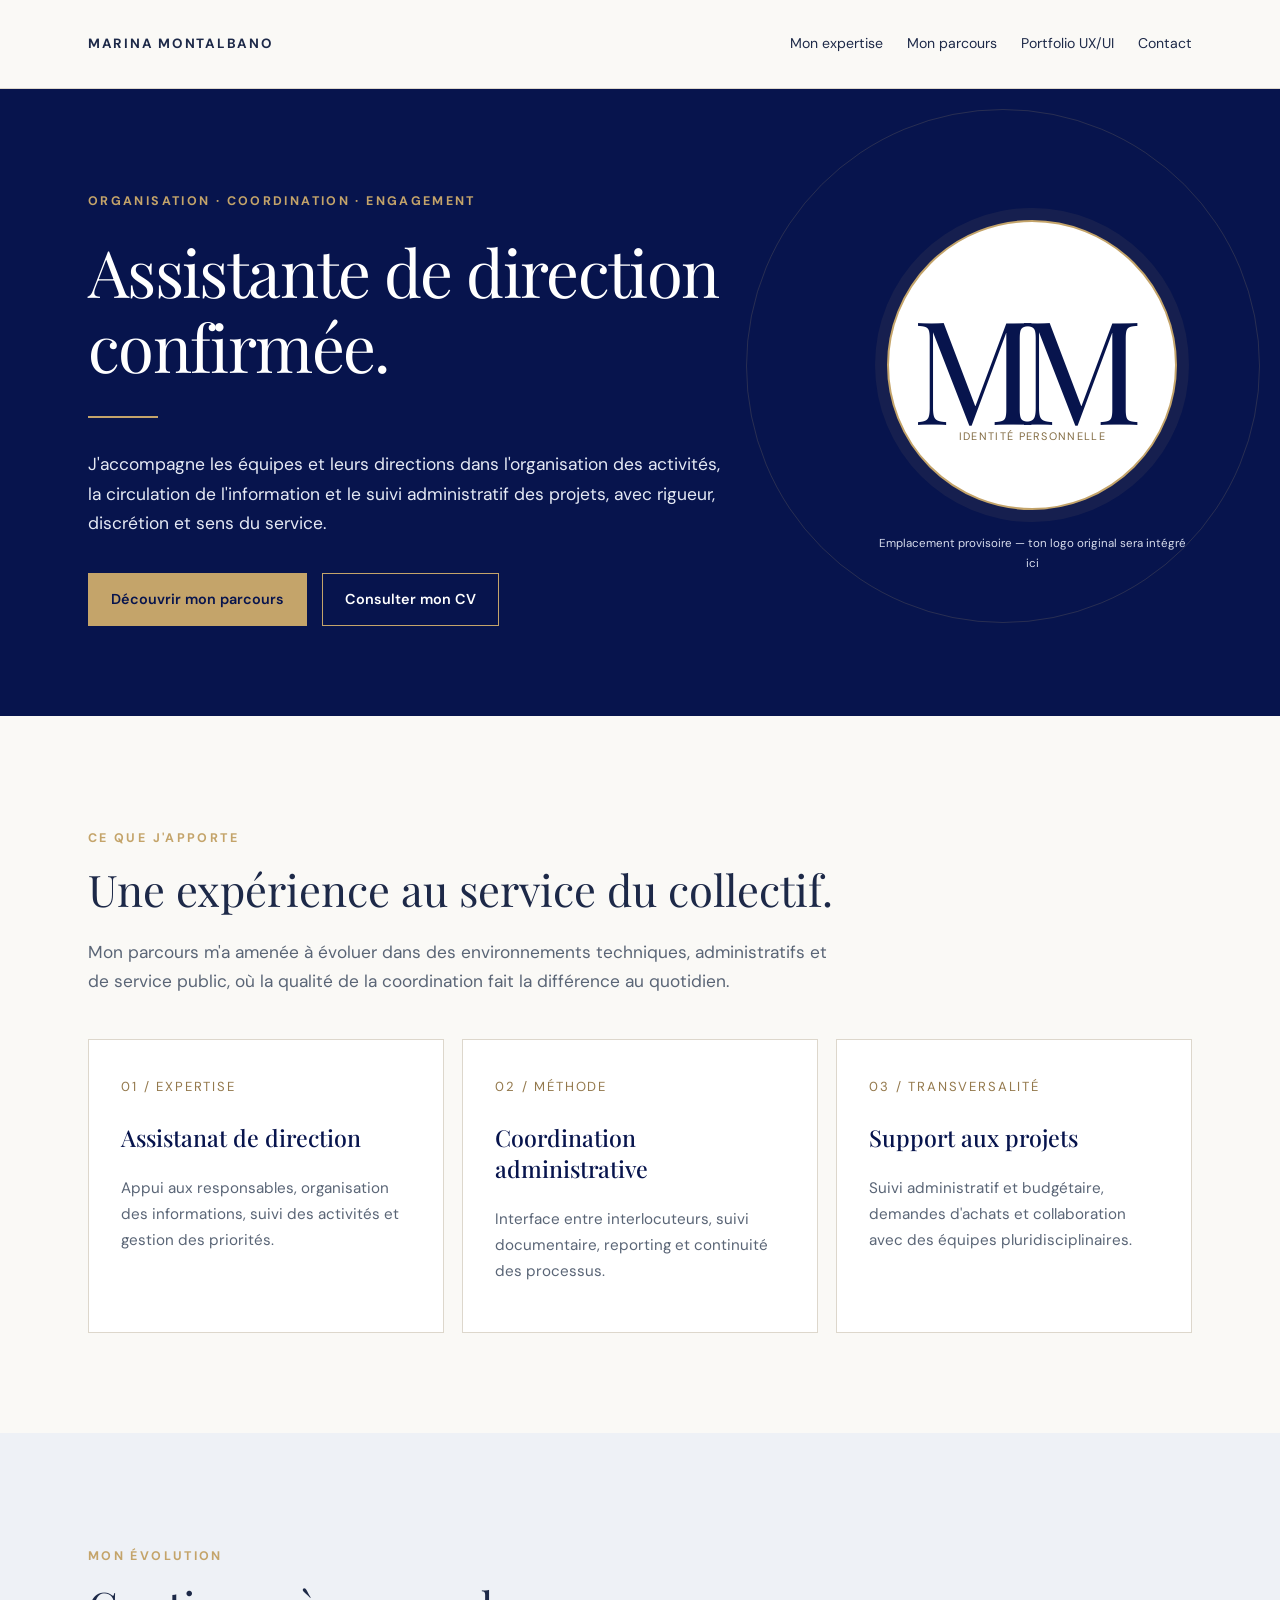
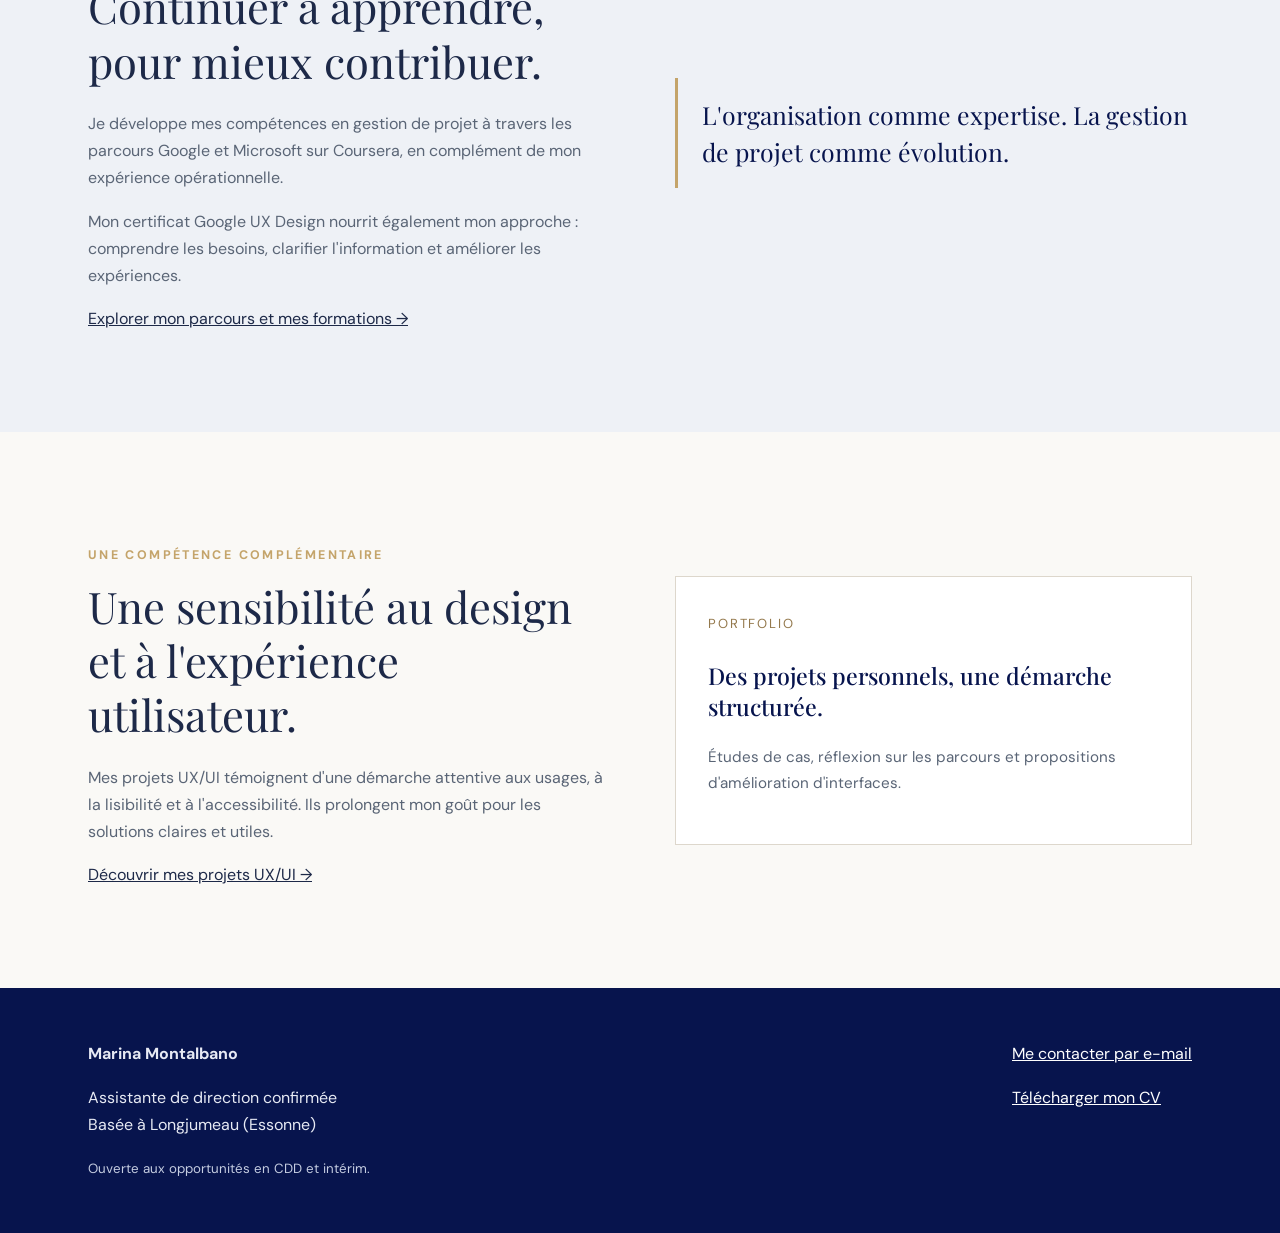
==== accueil-proposition.html @ 68f3bfa8 "Proposer un accueil executive bleu royal et doré sur branche de refonte" ====
<!doctype html>
<html lang="fr">
<head>
<meta charset="utf-8"><meta name="viewport" content="width=device-width,initial-scale=1">
<meta name="robots" content="noindex,nofollow">
<title>Proposition d'accueil — Marina Montalbano</title>
<meta name="description" content="Proposition de refonte de la page d'accueil de Marina Montalbano, assistante de direction confirmée.">
<link rel="preconnect" href="https://fonts.googleapis.com"><link rel="preconnect" href="https://fonts.gstatic.com" crossorigin>
<link href="https://fonts.googleapis.com/css2?family=DM+Sans:wght@400;500;600;700&family=Playfair+Display:wght@400;500;600&display=swap" rel="stylesheet">
<style>
:root{--blue:#07144D;--gold:#C4A46A;--ivory:#FAF9F6;--ink:#1D2948;--muted:#5A6576;--line:#DDD7CC}
*{box-sizing:border-box}html{scroll-behavior:smooth}body{margin:0;background:var(--ivory);color:var(--ink);font:16px/1.7 'DM Sans',sans-serif}a{color:inherit}a:focus-visible,button:focus-visible{outline:3px solid #9B6A15;outline-offset:4px}.skip{position:absolute;left:-999px;top:1rem;background:white;padding:.6rem}.skip:focus{left:1rem;z-index:10}.wrap{max-width:1160px;margin:auto;padding:0 28px}.site-header{background:var(--ivory);border-bottom:1px solid var(--line)}.nav{display:flex;align-items:center;justify-content:space-between;gap:24px;min-height:88px}.brand{text-decoration:none;font-weight:700;letter-spacing:.13em;font-size:.84rem}.nav-links{display:flex;flex-wrap:wrap;gap:24px;align-items:center}.nav-links a{text-decoration:none;font-size:.88rem}.nav-links a:hover{text-decoration:underline;text-decoration-color:var(--gold);text-underline-offset:7px}.hero{background:var(--blue);color:white;position:relative;overflow:hidden}.hero:before{content:"";position:absolute;inset:20px 20px auto auto;width:40vw;height:40vw;max-width:600px;max-height:600px;border:1px solid rgba(196,164,106,.18);border-radius:50%;pointer-events:none}.hero-inner{min-height:620px;display:grid;grid-template-columns:1.4fr .6fr;gap:40px;align-items:center;padding-top:90px;padding-bottom:90px}.eyebrow{font-size:.78rem;text-transform:uppercase;letter-spacing:.19em;color:var(--gold);font-weight:700}.hero h1{font:400 clamp(2.6rem,5.1vw,5rem)/1.16 'Playfair Display',serif;letter-spacing:-.025em;margin:20px 0 26px}.hero .intro{color:#E5E9F4;max-width:640px;font-size:1.09rem}.gold-line{height:2px;width:70px;background:var(--gold);margin:32px 0}.actions{display:flex;flex-wrap:wrap;gap:15px;margin-top:34px}.btn{display:inline-block;padding:13px 22px;border:1px solid var(--gold);text-decoration:none;font-size:.9rem;font-weight:600}.btn-primary{background:var(--gold);color:#07144D}.btn-outline{color:white}.monogram{width:min(290px,100%);aspect-ratio:1;border:2px solid var(--gold);border-radius:50%;display:grid;place-items:center;position:relative;margin:auto;background:#fff;color:var(--blue);box-shadow:0 0 0 12px rgba(196,164,106,.08)}.monogram strong{font:400 clamp(5rem,12vw,9rem)/1 'Playfair Display',serif;letter-spacing:-.13em;transform:translateX(-.1em)}.monogram span{position:absolute;bottom:22%;color:#826B42;font-size:.68rem;letter-spacing:.12em;text-transform:uppercase}.note{font-size:.72rem;color:#D7DCEC;text-align:center;margin-top:24px}.section{padding:100px 0}.section h2{font:400 clamp(2rem,3.4vw,3.3rem)/1.25 'Playfair Display',serif;margin:12px 0 22px}.lead{max-width:760px;color:var(--muted);font-size:1.08rem}.cards{display:grid;grid-template-columns:repeat(3,1fr);gap:18px;margin-top:42px}.card{background:white;border:1px solid var(--line);padding:32px}.card .num{color:#94794D;font-size:.82rem;letter-spacing:.14em}.card h3{font:500 1.45rem 'Playfair Display',serif;color:var(--blue)}.card p{color:var(--muted);font-size:.95rem}.section-blue{background:#EEF1F6}.split{display:grid;grid-template-columns:1fr 1fr;gap:70px;align-items:center}.quote{border-left:3px solid var(--gold);padding:18px 0 18px 24px;color:var(--blue);font:400 1.55rem/1.5 'Playfair Display',serif}.subtle{color:var(--muted)}.footer{background:var(--blue);color:#E7EAF4;padding:52px 0}.footer-inner{display:flex;justify-content:space-between;gap:24px;flex-wrap:wrap}.footer a{color:white}.footer small{color:#C5CDE1}
@media(max-width:760px){.nav{align-items:flex-start;flex-direction:column;padding-top:18px;padding-bottom:18px;gap:12px}.nav-links{gap:14px}.hero-inner{grid-template-columns:1fr;padding-top:70px;padding-bottom:70px}.monogram{width:190px;grid-row:1}.monogram strong{font-size:6rem}.hero h1{font-size:2.65rem}.cards,.split{grid-template-columns:1fr}.section{padding:70px 0}.wrap{padding-left:20px;padding-right:20px}}
@media(prefers-reduced-motion:reduce){html{scroll-behavior:auto}}
</style>
</head>
<body>
<a class="skip" href="#contenu">Aller au contenu principal</a>
<header class="site-header"><nav class="nav wrap" aria-label="Navigation principale"><a class="brand" href="index.html">MARINA MONTALBANO</a><div class="nav-links"><a href="#expertise">Mon expertise</a><a href="parcours.html">Mon parcours</a><a href="portfolio.html">Portfolio UX/UI</a><a href="#contact">Contact</a></div></nav></header>
<main id="contenu">
<section class="hero"><div class="wrap hero-inner"><div><p class="eyebrow">Organisation · Coordination · Engagement</p><h1>Assistante de direction<br>confirmée.</h1><div class="gold-line"></div><p class="intro">J'accompagne les équipes et leurs directions dans l'organisation des activités, la circulation de l'information et le suivi administratif des projets, avec rigueur, discrétion et sens du service.</p><div class="actions"><a class="btn btn-primary" href="parcours.html">Découvrir mon parcours</a><a class="btn btn-outline" href="CV_Marina_Montalbano.pdf">Consulter mon CV</a></div></div><div><div class="monogram" role="img" aria-label="Emplacement réservé au logo personnel de Marina Montalbano"><strong>MM</strong><span>Identité personnelle</span></div><p class="note">Emplacement provisoire — ton logo original sera intégré ici</p></div></div></section>
<section class="section" id="expertise"><div class="wrap"><p class="eyebrow">Ce que j'apporte</p><h2>Une expérience au service du collectif.</h2><p class="lead">Mon parcours m'a amenée à évoluer dans des environnements techniques, administratifs et de service public, où la qualité de la coordination fait la différence au quotidien.</p><div class="cards"><article class="card"><span class="num">01 / EXPERTISE</span><h3>Assistanat de direction</h3><p>Appui aux responsables, organisation des informations, suivi des activités et gestion des priorités.</p></article><article class="card"><span class="num">02 / MÉTHODE</span><h3>Coordination administrative</h3><p>Interface entre interlocuteurs, suivi documentaire, reporting et continuité des processus.</p></article><article class="card"><span class="num">03 / TRANSVERSALITÉ</span><h3>Support aux projets</h3><p>Suivi administratif et budgétaire, demandes d'achats et collaboration avec des équipes pluridisciplinaires.</p></article></div></div></section>
<section class="section section-blue"><div class="wrap split"><div><p class="eyebrow">Mon évolution</p><h2>Continuer à apprendre, pour mieux contribuer.</h2><p class="subtle">Je développe mes compétences en gestion de projet à travers les parcours Google et Microsoft sur Coursera, en complément de mon expérience opérationnelle.</p><p class="subtle">Mon certificat Google UX Design nourrit également mon approche : comprendre les besoins, clarifier l'information et améliorer les expériences.</p><a href="parcours.html">Explorer mon parcours et mes formations →</a></div><div class="quote">L'organisation comme expertise. La gestion de projet comme évolution.</div></div></section>
<section class="section"><div class="wrap split"><div><p class="eyebrow">Une compétence complémentaire</p><h2>Une sensibilité au design et à l'expérience utilisateur.</h2><p class="subtle">Mes projets UX/UI témoignent d'une démarche attentive aux usages, à la lisibilité et à l'accessibilité. Ils prolongent mon goût pour les solutions claires et utiles.</p><a href="portfolio.html">Découvrir mes projets UX/UI →</a></div><div class="card"><span class="num">PORTFOLIO</span><h3>Des projets personnels, une démarche structurée.</h3><p>Études de cas, réflexion sur les parcours et propositions d'amélioration d'interfaces.</p></div></div></section>
</main>
<footer class="footer" id="contact"><div class="wrap footer-inner"><div><strong>Marina Montalbano</strong><p>Assistante de direction confirmée<br>Basée à Longjumeau (Essonne)</p><small>Ouverte aux opportunités en CDD et intérim.</small></div><div><a href="mailto:emploi.marina.91@gmail.com">Me contacter par e-mail</a><p><a href="CV_Marina_Montalbano.pdf">Télécharger mon CV</a></p></div></div></footer>
</body></html>
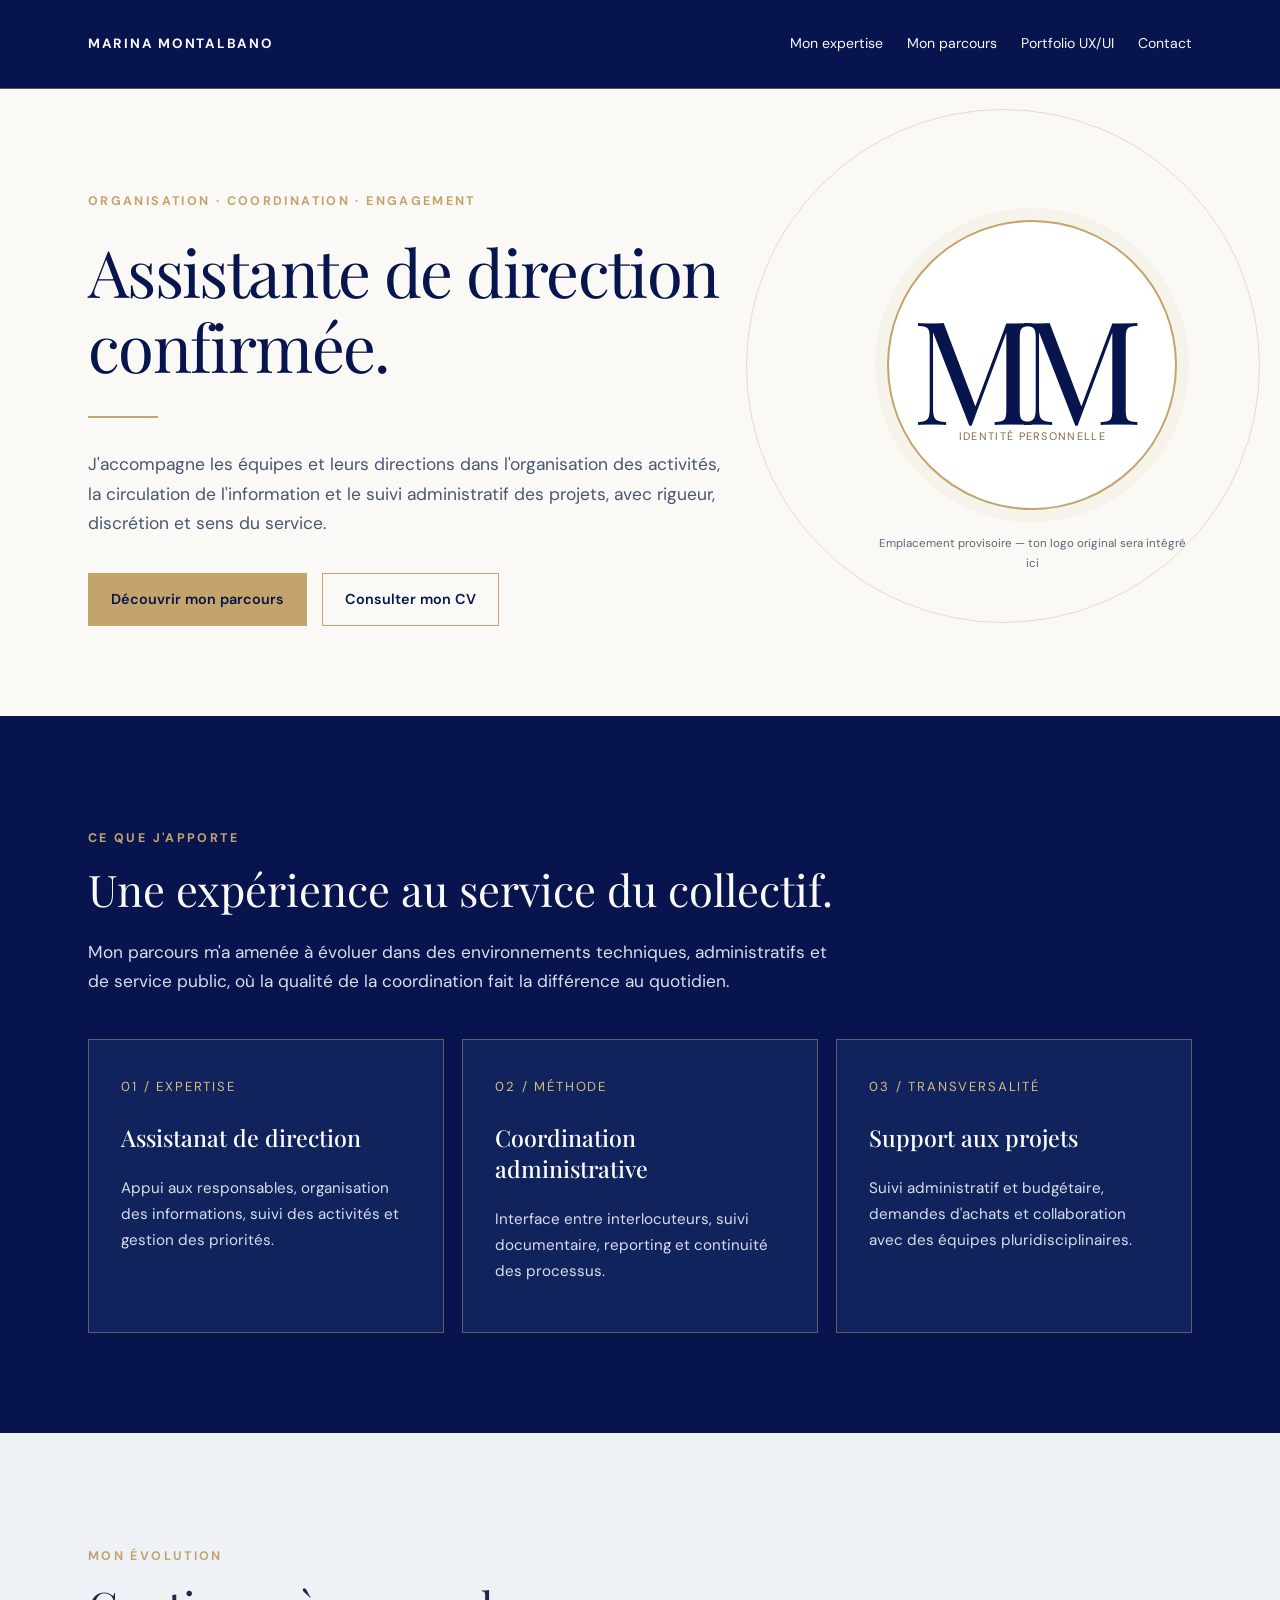
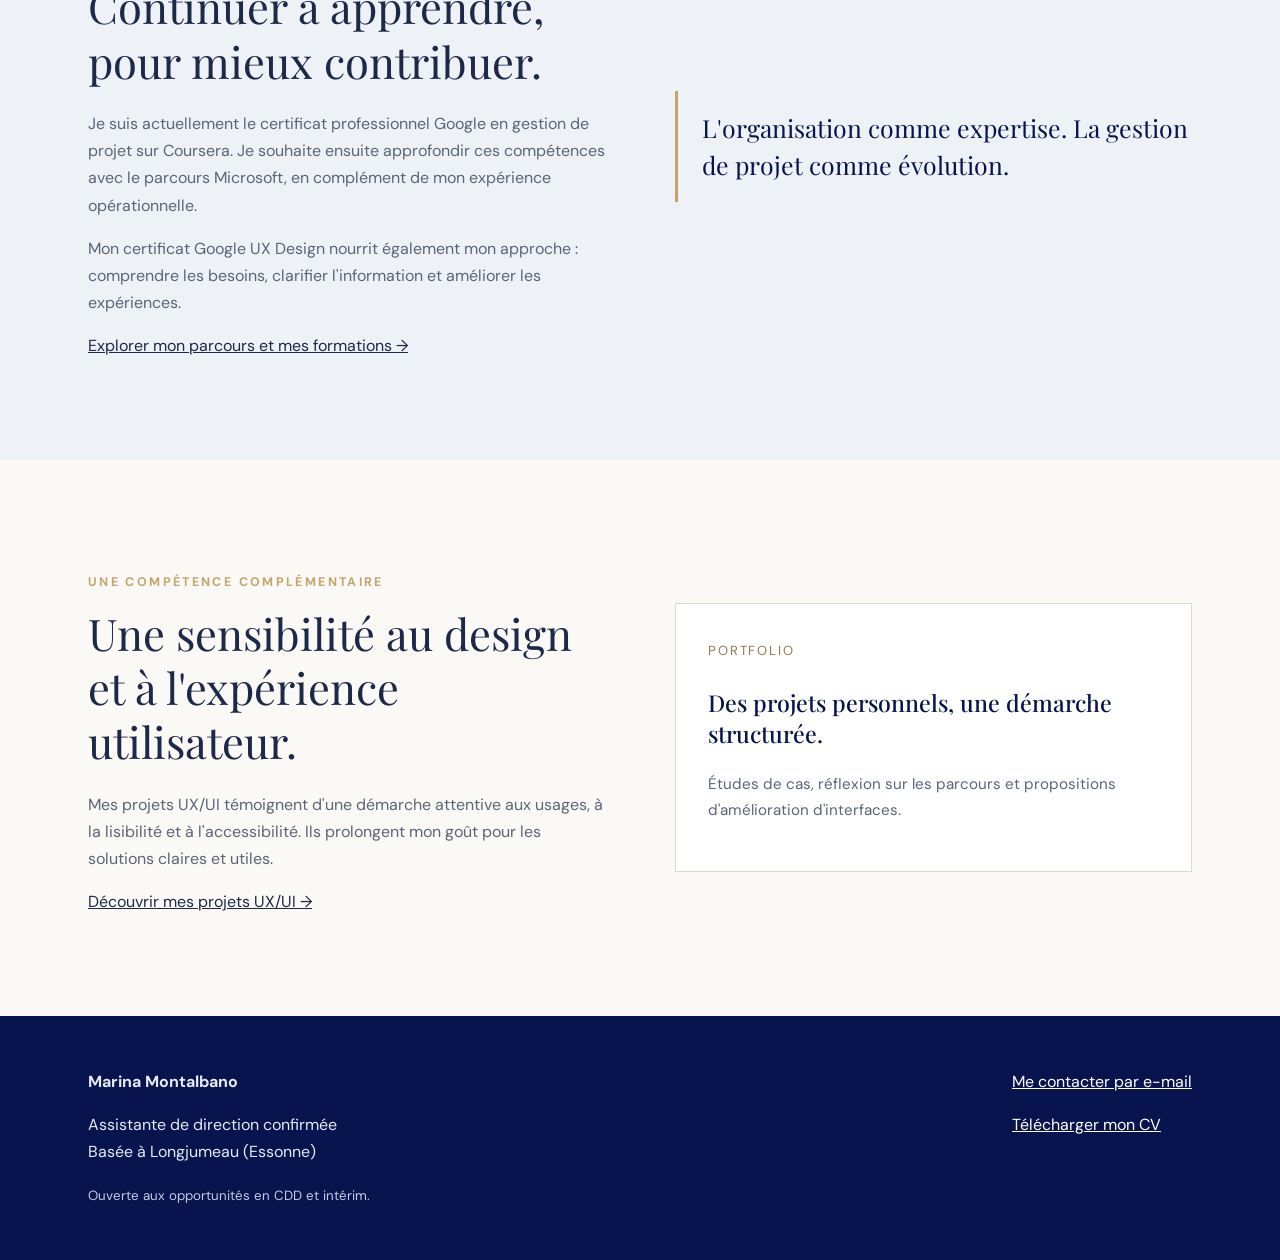
==== commit 02f63fcc: "Inverser les fonds de l'accueil et clarifier la formation Google en cours" ====
--- a/accueil-proposition.html
+++ b/accueil-proposition.html
@@ -9,7 +9,7 @@
 <link href="https://fonts.googleapis.com/css2?family=DM+Sans:wght@400;500;600;700&family=Playfair+Display:wght@400;500;600&display=swap" rel="stylesheet">
 <style>
 :root{--blue:#07144D;--gold:#C4A46A;--ivory:#FAF9F6;--ink:#1D2948;--muted:#5A6576;--line:#DDD7CC}
-*{box-sizing:border-box}html{scroll-behavior:smooth}body{margin:0;background:var(--ivory);color:var(--ink);font:16px/1.7 'DM Sans',sans-serif}a{color:inherit}a:focus-visible,button:focus-visible{outline:3px solid #9B6A15;outline-offset:4px}.skip{position:absolute;left:-999px;top:1rem;background:white;padding:.6rem}.skip:focus{left:1rem;z-index:10}.wrap{max-width:1160px;margin:auto;padding:0 28px}.site-header{background:var(--ivory);border-bottom:1px solid var(--line)}.nav{display:flex;align-items:center;justify-content:space-between;gap:24px;min-height:88px}.brand{text-decoration:none;font-weight:700;letter-spacing:.13em;font-size:.84rem}.nav-links{display:flex;flex-wrap:wrap;gap:24px;align-items:center}.nav-links a{text-decoration:none;font-size:.88rem}.nav-links a:hover{text-decoration:underline;text-decoration-color:var(--gold);text-underline-offset:7px}.hero{background:var(--blue);color:white;position:relative;overflow:hidden}.hero:before{content:"";position:absolute;inset:20px 20px auto auto;width:40vw;height:40vw;max-width:600px;max-height:600px;border:1px solid rgba(196,164,106,.18);border-radius:50%;pointer-events:none}.hero-inner{min-height:620px;display:grid;grid-template-columns:1.4fr .6fr;gap:40px;align-items:center;padding-top:90px;padding-bottom:90px}.eyebrow{font-size:.78rem;text-transform:uppercase;letter-spacing:.19em;color:var(--gold);font-weight:700}.hero h1{font:400 clamp(2.6rem,5.1vw,5rem)/1.16 'Playfair Display',serif;letter-spacing:-.025em;margin:20px 0 26px}.hero .intro{color:#E5E9F4;max-width:640px;font-size:1.09rem}.gold-line{height:2px;width:70px;background:var(--gold);margin:32px 0}.actions{display:flex;flex-wrap:wrap;gap:15px;margin-top:34px}.btn{display:inline-block;padding:13px 22px;border:1px solid var(--gold);text-decoration:none;font-size:.9rem;font-weight:600}.btn-primary{background:var(--gold);color:#07144D}.btn-outline{color:white}.monogram{width:min(290px,100%);aspect-ratio:1;border:2px solid var(--gold);border-radius:50%;display:grid;place-items:center;position:relative;margin:auto;background:#fff;color:var(--blue);box-shadow:0 0 0 12px rgba(196,164,106,.08)}.monogram strong{font:400 clamp(5rem,12vw,9rem)/1 'Playfair Display',serif;letter-spacing:-.13em;transform:translateX(-.1em)}.monogram span{position:absolute;bottom:22%;color:#826B42;font-size:.68rem;letter-spacing:.12em;text-transform:uppercase}.note{font-size:.72rem;color:#D7DCEC;text-align:center;margin-top:24px}.section{padding:100px 0}.section h2{font:400 clamp(2rem,3.4vw,3.3rem)/1.25 'Playfair Display',serif;margin:12px 0 22px}.lead{max-width:760px;color:var(--muted);font-size:1.08rem}.cards{display:grid;grid-template-columns:repeat(3,1fr);gap:18px;margin-top:42px}.card{background:white;border:1px solid var(--line);padding:32px}.card .num{color:#94794D;font-size:.82rem;letter-spacing:.14em}.card h3{font:500 1.45rem 'Playfair Display',serif;color:var(--blue)}.card p{color:var(--muted);font-size:.95rem}.section-blue{background:#EEF1F6}.split{display:grid;grid-template-columns:1fr 1fr;gap:70px;align-items:center}.quote{border-left:3px solid var(--gold);padding:18px 0 18px 24px;color:var(--blue);font:400 1.55rem/1.5 'Playfair Display',serif}.subtle{color:var(--muted)}.footer{background:var(--blue);color:#E7EAF4;padding:52px 0}.footer-inner{display:flex;justify-content:space-between;gap:24px;flex-wrap:wrap}.footer a{color:white}.footer small{color:#C5CDE1}
+*{box-sizing:border-box}html{scroll-behavior:smooth}body{margin:0;background:var(--ivory);color:var(--ink);font:16px/1.7 'DM Sans',sans-serif}a{color:inherit}a:focus-visible,button:focus-visible{outline:3px solid #9B6A15;outline-offset:4px}.skip{position:absolute;left:-999px;top:1rem;background:white;padding:.6rem}.skip:focus{left:1rem;z-index:10}.wrap{max-width:1160px;margin:auto;padding:0 28px}.site-header{background:var(--blue);color:var(--ivory);border-bottom:1px solid rgba(196,164,106,.45)}.nav{display:flex;align-items:center;justify-content:space-between;gap:24px;min-height:88px}.brand{text-decoration:none;font-weight:700;letter-spacing:.13em;font-size:.84rem}.nav-links{display:flex;flex-wrap:wrap;gap:24px;align-items:center}.nav-links a{text-decoration:none;font-size:.88rem}.nav-links a:hover{text-decoration:underline;text-decoration-color:var(--gold);text-underline-offset:7px}.hero{background:var(--ivory);color:var(--blue);position:relative;overflow:hidden}.hero:before{content:"";position:absolute;inset:20px 20px auto auto;width:40vw;height:40vw;max-width:600px;max-height:600px;border:1px solid rgba(196,164,106,.35);border-radius:50%;pointer-events:none}.hero-inner{min-height:620px;display:grid;grid-template-columns:1.4fr .6fr;gap:40px;align-items:center;padding-top:90px;padding-bottom:90px}.eyebrow{font-size:.78rem;text-transform:uppercase;letter-spacing:.19em;color:var(--gold);font-weight:700}.hero h1{font:400 clamp(2.6rem,5.1vw,5rem)/1.16 'Playfair Display',serif;letter-spacing:-.025em;margin:20px 0 26px}.hero .intro{color:#495671;max-width:640px;font-size:1.09rem}.gold-line{height:2px;width:70px;background:var(--gold);margin:32px 0}.actions{display:flex;flex-wrap:wrap;gap:15px;margin-top:34px}.btn{display:inline-block;padding:13px 22px;border:1px solid var(--gold);text-decoration:none;font-size:.9rem;font-weight:600}.btn-primary{background:var(--gold);color:#07144D}.btn-outline{color:var(--blue)}.monogram{width:min(290px,100%);aspect-ratio:1;border:2px solid var(--gold);border-radius:50%;display:grid;place-items:center;position:relative;margin:auto;background:#fff;color:var(--blue);box-shadow:0 0 0 12px rgba(196,164,106,.08)}.monogram strong{font:400 clamp(5rem,12vw,9rem)/1 'Playfair Display',serif;letter-spacing:-.13em;transform:translateX(-.1em)}.monogram span{position:absolute;bottom:22%;color:#826B42;font-size:.68rem;letter-spacing:.12em;text-transform:uppercase}.note{font-size:.72rem;color:#5A6576;text-align:center;margin-top:24px}.section{padding:100px 0}.section h2{font:400 clamp(2rem,3.4vw,3.3rem)/1.25 'Playfair Display',serif;margin:12px 0 22px}.lead{max-width:760px;color:var(--muted);font-size:1.08rem}.cards{display:grid;grid-template-columns:repeat(3,1fr);gap:18px;margin-top:42px}.card{background:white;border:1px solid var(--line);padding:32px}.card .num{color:#94794D;font-size:.82rem;letter-spacing:.14em}.card h3{font:500 1.45rem 'Playfair Display',serif;color:var(--blue)}.card p{color:var(--muted);font-size:.95rem}.section-blue{background:#EEF1F6}.section-expertise{background:var(--blue);color:var(--ivory)}.section-expertise .lead{color:#D8DEEC}.section-expertise .card{background:#10235C;border-color:rgba(196,164,106,.45);color:var(--ivory)}.section-expertise .card h3{color:#fff}.section-expertise .card p{color:#D8DEEC}.section-expertise .card .num{color:#D7B981}.split{display:grid;grid-template-columns:1fr 1fr;gap:70px;align-items:center}.quote{border-left:3px solid var(--gold);padding:18px 0 18px 24px;color:var(--blue);font:400 1.55rem/1.5 'Playfair Display',serif}.subtle{color:var(--muted)}.footer{background:var(--blue);color:#E7EAF4;padding:52px 0}.footer-inner{display:flex;justify-content:space-between;gap:24px;flex-wrap:wrap}.footer a{color:white}.footer small{color:#C5CDE1}
 @media(max-width:760px){.nav{align-items:flex-start;flex-direction:column;padding-top:18px;padding-bottom:18px;gap:12px}.nav-links{gap:14px}.hero-inner{grid-template-columns:1fr;padding-top:70px;padding-bottom:70px}.monogram{width:190px;grid-row:1}.monogram strong{font-size:6rem}.hero h1{font-size:2.65rem}.cards,.split{grid-template-columns:1fr}.section{padding:70px 0}.wrap{padding-left:20px;padding-right:20px}}
 @media(prefers-reduced-motion:reduce){html{scroll-behavior:auto}}
 </style>
@@ -19,8 +19,8 @@
 <header class="site-header"><nav class="nav wrap" aria-label="Navigation principale"><a class="brand" href="index.html">MARINA MONTALBANO</a><div class="nav-links"><a href="#expertise">Mon expertise</a><a href="parcours.html">Mon parcours</a><a href="portfolio.html">Portfolio UX/UI</a><a href="#contact">Contact</a></div></nav></header>
 <main id="contenu">
 <section class="hero"><div class="wrap hero-inner"><div><p class="eyebrow">Organisation · Coordination · Engagement</p><h1>Assistante de direction<br>confirmée.</h1><div class="gold-line"></div><p class="intro">J'accompagne les équipes et leurs directions dans l'organisation des activités, la circulation de l'information et le suivi administratif des projets, avec rigueur, discrétion et sens du service.</p><div class="actions"><a class="btn btn-primary" href="parcours.html">Découvrir mon parcours</a><a class="btn btn-outline" href="CV_Marina_Montalbano.pdf">Consulter mon CV</a></div></div><div><div class="monogram" role="img" aria-label="Emplacement réservé au logo personnel de Marina Montalbano"><strong>MM</strong><span>Identité personnelle</span></div><p class="note">Emplacement provisoire — ton logo original sera intégré ici</p></div></div></section>
-<section class="section" id="expertise"><div class="wrap"><p class="eyebrow">Ce que j'apporte</p><h2>Une expérience au service du collectif.</h2><p class="lead">Mon parcours m'a amenée à évoluer dans des environnements techniques, administratifs et de service public, où la qualité de la coordination fait la différence au quotidien.</p><div class="cards"><article class="card"><span class="num">01 / EXPERTISE</span><h3>Assistanat de direction</h3><p>Appui aux responsables, organisation des informations, suivi des activités et gestion des priorités.</p></article><article class="card"><span class="num">02 / MÉTHODE</span><h3>Coordination administrative</h3><p>Interface entre interlocuteurs, suivi documentaire, reporting et continuité des processus.</p></article><article class="card"><span class="num">03 / TRANSVERSALITÉ</span><h3>Support aux projets</h3><p>Suivi administratif et budgétaire, demandes d'achats et collaboration avec des équipes pluridisciplinaires.</p></article></div></div></section>
-<section class="section section-blue"><div class="wrap split"><div><p class="eyebrow">Mon évolution</p><h2>Continuer à apprendre, pour mieux contribuer.</h2><p class="subtle">Je développe mes compétences en gestion de projet à travers les parcours Google et Microsoft sur Coursera, en complément de mon expérience opérationnelle.</p><p class="subtle">Mon certificat Google UX Design nourrit également mon approche : comprendre les besoins, clarifier l'information et améliorer les expériences.</p><a href="parcours.html">Explorer mon parcours et mes formations →</a></div><div class="quote">L'organisation comme expertise. La gestion de projet comme évolution.</div></div></section>
+<section class="section section-expertise" id="expertise"><div class="wrap"><p class="eyebrow">Ce que j'apporte</p><h2>Une expérience au service du collectif.</h2><p class="lead">Mon parcours m'a amenée à évoluer dans des environnements techniques, administratifs et de service public, où la qualité de la coordination fait la différence au quotidien.</p><div class="cards"><article class="card"><span class="num">01 / EXPERTISE</span><h3>Assistanat de direction</h3><p>Appui aux responsables, organisation des informations, suivi des activités et gestion des priorités.</p></article><article class="card"><span class="num">02 / MÉTHODE</span><h3>Coordination administrative</h3><p>Interface entre interlocuteurs, suivi documentaire, reporting et continuité des processus.</p></article><article class="card"><span class="num">03 / TRANSVERSALITÉ</span><h3>Support aux projets</h3><p>Suivi administratif et budgétaire, demandes d'achats et collaboration avec des équipes pluridisciplinaires.</p></article></div></div></section>
+<section class="section section-blue"><div class="wrap split"><div><p class="eyebrow">Mon évolution</p><h2>Continuer à apprendre, pour mieux contribuer.</h2><p class="subtle">Je suis actuellement le certificat professionnel Google en gestion de projet sur Coursera. Je souhaite ensuite approfondir ces compétences avec le parcours Microsoft, en complément de mon expérience opérationnelle.</p><p class="subtle">Mon certificat Google UX Design nourrit également mon approche : comprendre les besoins, clarifier l'information et améliorer les expériences.</p><a href="parcours.html">Explorer mon parcours et mes formations →</a></div><div class="quote">L'organisation comme expertise. La gestion de projet comme évolution.</div></div></section>
 <section class="section"><div class="wrap split"><div><p class="eyebrow">Une compétence complémentaire</p><h2>Une sensibilité au design et à l'expérience utilisateur.</h2><p class="subtle">Mes projets UX/UI témoignent d'une démarche attentive aux usages, à la lisibilité et à l'accessibilité. Ils prolongent mon goût pour les solutions claires et utiles.</p><a href="portfolio.html">Découvrir mes projets UX/UI →</a></div><div class="card"><span class="num">PORTFOLIO</span><h3>Des projets personnels, une démarche structurée.</h3><p>Études de cas, réflexion sur les parcours et propositions d'amélioration d'interfaces.</p></div></div></section>
 </main>
 <footer class="footer" id="contact"><div class="wrap footer-inner"><div><strong>Marina Montalbano</strong><p>Assistante de direction confirmée<br>Basée à Longjumeau (Essonne)</p><small>Ouverte aux opportunités en CDD et intérim.</small></div><div><a href="mailto:emploi.marina.91@gmail.com">Me contacter par e-mail</a><p><a href="CV_Marina_Montalbano.pdf">Télécharger mon CV</a></p></div></div></footer>
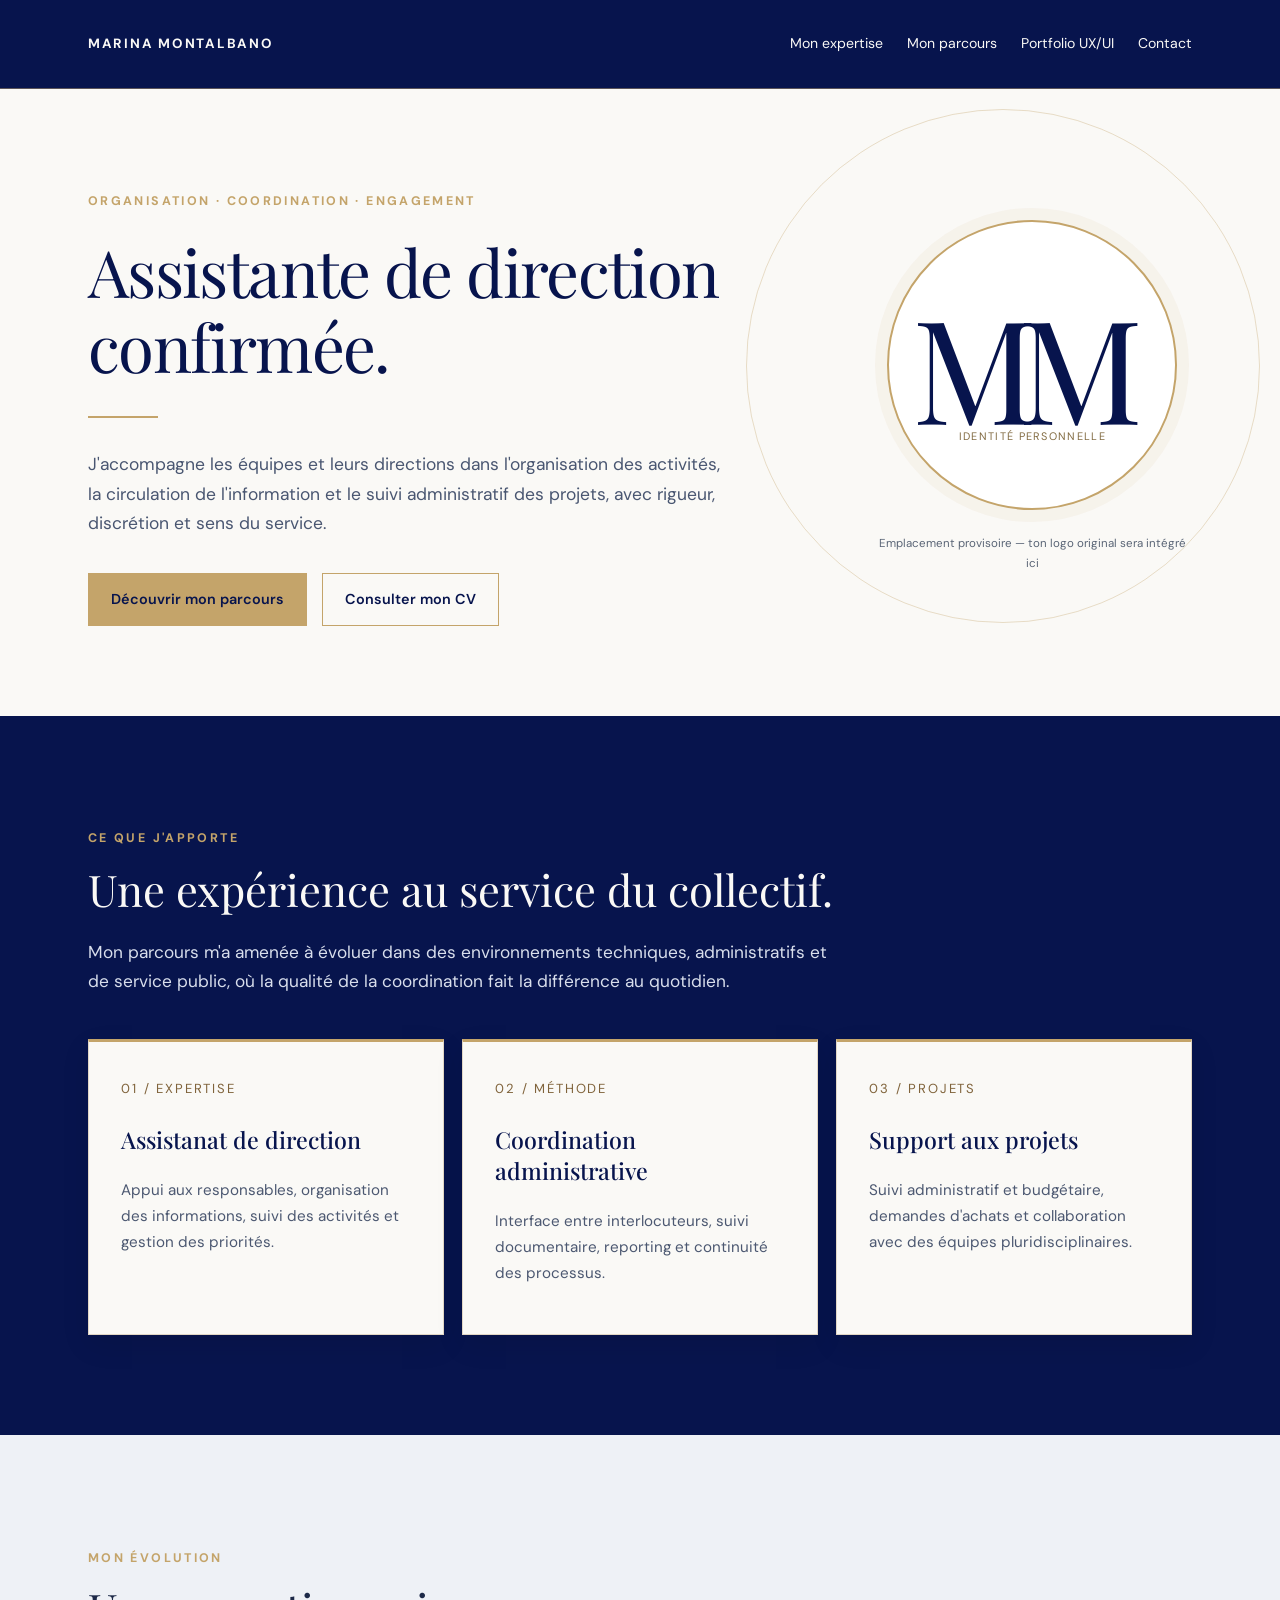
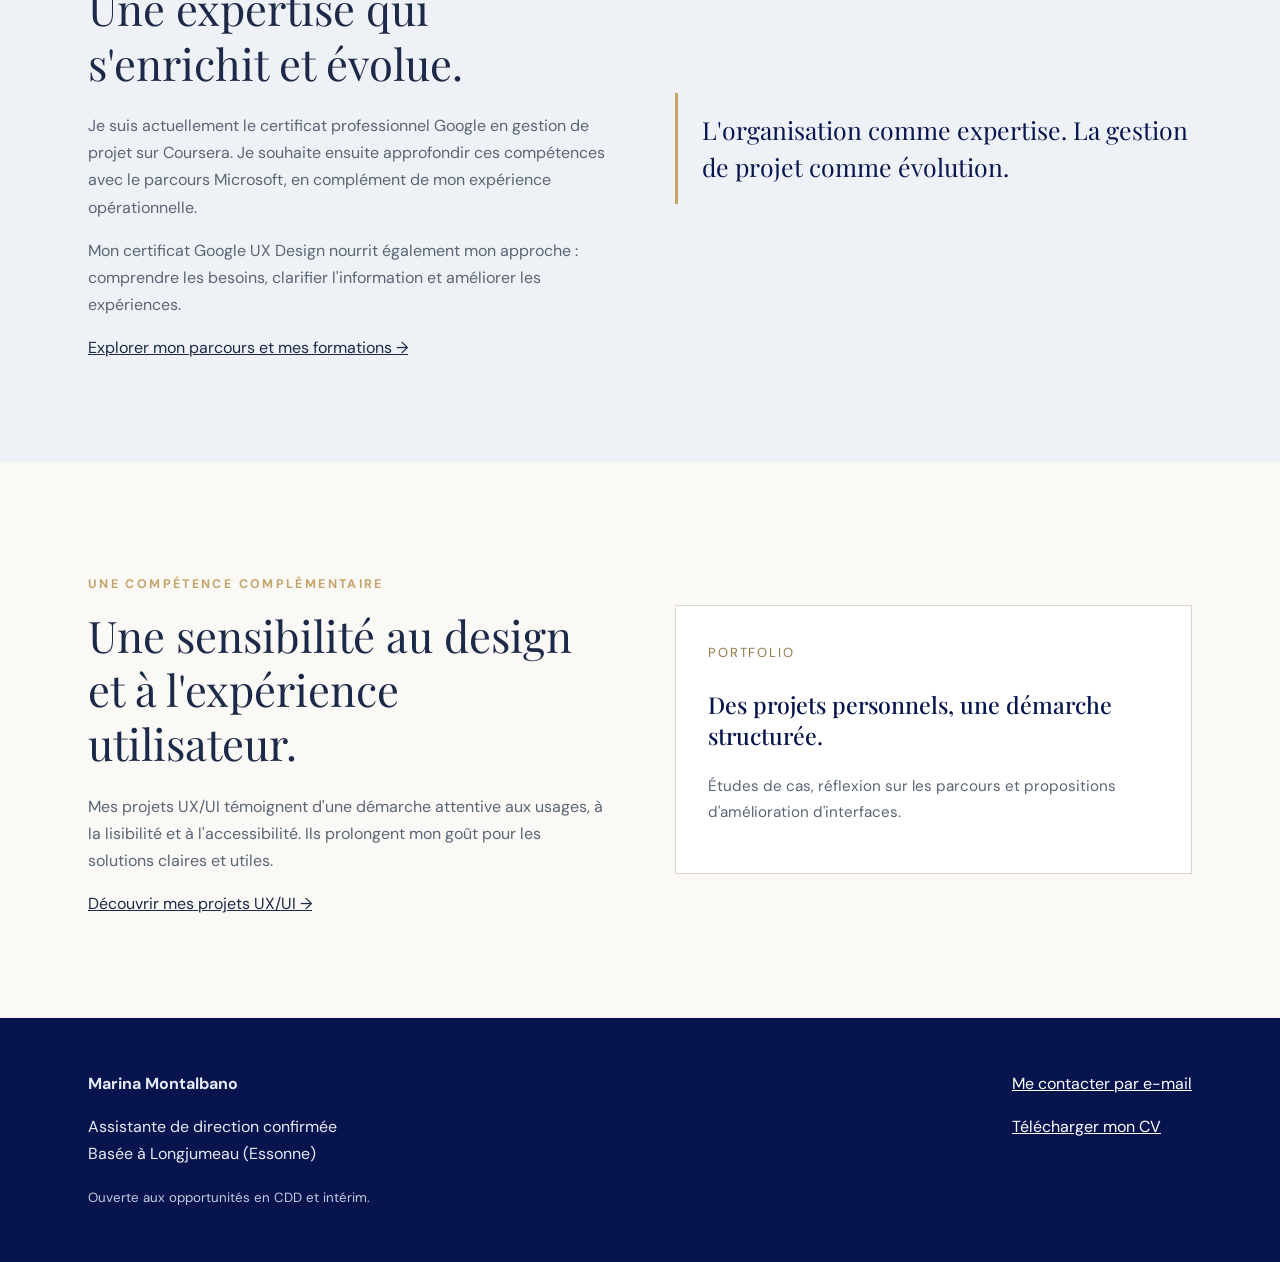
==== commit f1d15328: "Harmoniser les cartes ivoire et le vocabulaire de la page d'accueil" ====
--- a/accueil-proposition.html
+++ b/accueil-proposition.html
@@ -9,7 +9,7 @@
 <link href="https://fonts.googleapis.com/css2?family=DM+Sans:wght@400;500;600;700&family=Playfair+Display:wght@400;500;600&display=swap" rel="stylesheet">
 <style>
 :root{--blue:#07144D;--gold:#C4A46A;--ivory:#FAF9F6;--ink:#1D2948;--muted:#5A6576;--line:#DDD7CC}
-*{box-sizing:border-box}html{scroll-behavior:smooth}body{margin:0;background:var(--ivory);color:var(--ink);font:16px/1.7 'DM Sans',sans-serif}a{color:inherit}a:focus-visible,button:focus-visible{outline:3px solid #9B6A15;outline-offset:4px}.skip{position:absolute;left:-999px;top:1rem;background:white;padding:.6rem}.skip:focus{left:1rem;z-index:10}.wrap{max-width:1160px;margin:auto;padding:0 28px}.site-header{background:var(--blue);color:var(--ivory);border-bottom:1px solid rgba(196,164,106,.45)}.nav{display:flex;align-items:center;justify-content:space-between;gap:24px;min-height:88px}.brand{text-decoration:none;font-weight:700;letter-spacing:.13em;font-size:.84rem}.nav-links{display:flex;flex-wrap:wrap;gap:24px;align-items:center}.nav-links a{text-decoration:none;font-size:.88rem}.nav-links a:hover{text-decoration:underline;text-decoration-color:var(--gold);text-underline-offset:7px}.hero{background:var(--ivory);color:var(--blue);position:relative;overflow:hidden}.hero:before{content:"";position:absolute;inset:20px 20px auto auto;width:40vw;height:40vw;max-width:600px;max-height:600px;border:1px solid rgba(196,164,106,.35);border-radius:50%;pointer-events:none}.hero-inner{min-height:620px;display:grid;grid-template-columns:1.4fr .6fr;gap:40px;align-items:center;padding-top:90px;padding-bottom:90px}.eyebrow{font-size:.78rem;text-transform:uppercase;letter-spacing:.19em;color:var(--gold);font-weight:700}.hero h1{font:400 clamp(2.6rem,5.1vw,5rem)/1.16 'Playfair Display',serif;letter-spacing:-.025em;margin:20px 0 26px}.hero .intro{color:#495671;max-width:640px;font-size:1.09rem}.gold-line{height:2px;width:70px;background:var(--gold);margin:32px 0}.actions{display:flex;flex-wrap:wrap;gap:15px;margin-top:34px}.btn{display:inline-block;padding:13px 22px;border:1px solid var(--gold);text-decoration:none;font-size:.9rem;font-weight:600}.btn-primary{background:var(--gold);color:#07144D}.btn-outline{color:var(--blue)}.monogram{width:min(290px,100%);aspect-ratio:1;border:2px solid var(--gold);border-radius:50%;display:grid;place-items:center;position:relative;margin:auto;background:#fff;color:var(--blue);box-shadow:0 0 0 12px rgba(196,164,106,.08)}.monogram strong{font:400 clamp(5rem,12vw,9rem)/1 'Playfair Display',serif;letter-spacing:-.13em;transform:translateX(-.1em)}.monogram span{position:absolute;bottom:22%;color:#826B42;font-size:.68rem;letter-spacing:.12em;text-transform:uppercase}.note{font-size:.72rem;color:#5A6576;text-align:center;margin-top:24px}.section{padding:100px 0}.section h2{font:400 clamp(2rem,3.4vw,3.3rem)/1.25 'Playfair Display',serif;margin:12px 0 22px}.lead{max-width:760px;color:var(--muted);font-size:1.08rem}.cards{display:grid;grid-template-columns:repeat(3,1fr);gap:18px;margin-top:42px}.card{background:white;border:1px solid var(--line);padding:32px}.card .num{color:#94794D;font-size:.82rem;letter-spacing:.14em}.card h3{font:500 1.45rem 'Playfair Display',serif;color:var(--blue)}.card p{color:var(--muted);font-size:.95rem}.section-blue{background:#EEF1F6}.section-expertise{background:var(--blue);color:var(--ivory)}.section-expertise .lead{color:#D8DEEC}.section-expertise .card{background:#10235C;border-color:rgba(196,164,106,.45);color:var(--ivory)}.section-expertise .card h3{color:#fff}.section-expertise .card p{color:#D8DEEC}.section-expertise .card .num{color:#D7B981}.split{display:grid;grid-template-columns:1fr 1fr;gap:70px;align-items:center}.quote{border-left:3px solid var(--gold);padding:18px 0 18px 24px;color:var(--blue);font:400 1.55rem/1.5 'Playfair Display',serif}.subtle{color:var(--muted)}.footer{background:var(--blue);color:#E7EAF4;padding:52px 0}.footer-inner{display:flex;justify-content:space-between;gap:24px;flex-wrap:wrap}.footer a{color:white}.footer small{color:#C5CDE1}
+*{box-sizing:border-box}html{scroll-behavior:smooth}body{margin:0;background:var(--ivory);color:var(--ink);font:16px/1.7 'DM Sans',sans-serif}a{color:inherit}a:focus-visible,button:focus-visible{outline:3px solid #9B6A15;outline-offset:4px}.skip{position:absolute;left:-999px;top:1rem;background:white;padding:.6rem}.skip:focus{left:1rem;z-index:10}.wrap{max-width:1160px;margin:auto;padding:0 28px}.site-header{background:var(--blue);color:var(--ivory);border-bottom:1px solid rgba(196,164,106,.45)}.nav{display:flex;align-items:center;justify-content:space-between;gap:24px;min-height:88px}.brand{text-decoration:none;font-weight:700;letter-spacing:.13em;font-size:.84rem}.nav-links{display:flex;flex-wrap:wrap;gap:24px;align-items:center}.nav-links a{text-decoration:none;font-size:.88rem}.nav-links a:hover{text-decoration:underline;text-decoration-color:var(--gold);text-underline-offset:7px}.hero{background:var(--ivory);color:var(--blue);position:relative;overflow:hidden}.hero:before{content:"";position:absolute;inset:20px 20px auto auto;width:40vw;height:40vw;max-width:600px;max-height:600px;border:1px solid rgba(196,164,106,.35);border-radius:50%;pointer-events:none}.hero-inner{min-height:620px;display:grid;grid-template-columns:1.4fr .6fr;gap:40px;align-items:center;padding-top:90px;padding-bottom:90px}.eyebrow{font-size:.78rem;text-transform:uppercase;letter-spacing:.19em;color:var(--gold);font-weight:700}.hero h1{font:400 clamp(2.6rem,5.1vw,5rem)/1.16 'Playfair Display',serif;letter-spacing:-.025em;margin:20px 0 26px}.hero .intro{color:#495671;max-width:640px;font-size:1.09rem}.gold-line{height:2px;width:70px;background:var(--gold);margin:32px 0}.actions{display:flex;flex-wrap:wrap;gap:15px;margin-top:34px}.btn{display:inline-block;padding:13px 22px;border:1px solid var(--gold);text-decoration:none;font-size:.9rem;font-weight:600}.btn-primary{background:var(--gold);color:#07144D}.btn-outline{color:var(--blue)}.monogram{width:min(290px,100%);aspect-ratio:1;border:2px solid var(--gold);border-radius:50%;display:grid;place-items:center;position:relative;margin:auto;background:#fff;color:var(--blue);box-shadow:0 0 0 12px rgba(196,164,106,.08)}.monogram strong{font:400 clamp(5rem,12vw,9rem)/1 'Playfair Display',serif;letter-spacing:-.13em;transform:translateX(-.1em)}.monogram span{position:absolute;bottom:22%;color:#826B42;font-size:.68rem;letter-spacing:.12em;text-transform:uppercase}.note{font-size:.72rem;color:#5A6576;text-align:center;margin-top:24px}.section{padding:100px 0}.section h2{font:400 clamp(2rem,3.4vw,3.3rem)/1.25 'Playfair Display',serif;margin:12px 0 22px}.lead{max-width:760px;color:var(--muted);font-size:1.08rem}.cards{display:grid;grid-template-columns:repeat(3,1fr);gap:18px;margin-top:42px}.card{background:white;border:1px solid var(--line);padding:32px}.card .num{color:#94794D;font-size:.82rem;letter-spacing:.14em}.card h3{font:500 1.45rem 'Playfair Display',serif;color:var(--blue)}.card p{color:var(--muted);font-size:.95rem}.section-blue{background:#EEF1F6}.section-expertise{background:var(--blue);color:var(--ivory)}.section-expertise .lead{color:#D8DEEC}.section-expertise .card{background:var(--ivory);border:1px solid #E2D7C5;border-top:3px solid var(--gold);color:var(--blue);box-shadow:0 10px 28px rgba(0,0,0,.08)}.section-expertise .card h3{color:var(--blue)}.section-expertise .card p{color:#4C5871}.section-expertise .card .num{color:#80643C}.split{display:grid;grid-template-columns:1fr 1fr;gap:70px;align-items:center}.quote{border-left:3px solid var(--gold);padding:18px 0 18px 24px;color:var(--blue);font:400 1.55rem/1.5 'Playfair Display',serif}.subtle{color:var(--muted)}.footer{background:var(--blue);color:#E7EAF4;padding:52px 0}.footer-inner{display:flex;justify-content:space-between;gap:24px;flex-wrap:wrap}.footer a{color:white}.footer small{color:#C5CDE1}
 @media(max-width:760px){.nav{align-items:flex-start;flex-direction:column;padding-top:18px;padding-bottom:18px;gap:12px}.nav-links{gap:14px}.hero-inner{grid-template-columns:1fr;padding-top:70px;padding-bottom:70px}.monogram{width:190px;grid-row:1}.monogram strong{font-size:6rem}.hero h1{font-size:2.65rem}.cards,.split{grid-template-columns:1fr}.section{padding:70px 0}.wrap{padding-left:20px;padding-right:20px}}
 @media(prefers-reduced-motion:reduce){html{scroll-behavior:auto}}
 </style>
@@ -19,8 +19,8 @@
 <header class="site-header"><nav class="nav wrap" aria-label="Navigation principale"><a class="brand" href="index.html">MARINA MONTALBANO</a><div class="nav-links"><a href="#expertise">Mon expertise</a><a href="parcours.html">Mon parcours</a><a href="portfolio.html">Portfolio UX/UI</a><a href="#contact">Contact</a></div></nav></header>
 <main id="contenu">
 <section class="hero"><div class="wrap hero-inner"><div><p class="eyebrow">Organisation · Coordination · Engagement</p><h1>Assistante de direction<br>confirmée.</h1><div class="gold-line"></div><p class="intro">J'accompagne les équipes et leurs directions dans l'organisation des activités, la circulation de l'information et le suivi administratif des projets, avec rigueur, discrétion et sens du service.</p><div class="actions"><a class="btn btn-primary" href="parcours.html">Découvrir mon parcours</a><a class="btn btn-outline" href="CV_Marina_Montalbano.pdf">Consulter mon CV</a></div></div><div><div class="monogram" role="img" aria-label="Emplacement réservé au logo personnel de Marina Montalbano"><strong>MM</strong><span>Identité personnelle</span></div><p class="note">Emplacement provisoire — ton logo original sera intégré ici</p></div></div></section>
-<section class="section section-expertise" id="expertise"><div class="wrap"><p class="eyebrow">Ce que j'apporte</p><h2>Une expérience au service du collectif.</h2><p class="lead">Mon parcours m'a amenée à évoluer dans des environnements techniques, administratifs et de service public, où la qualité de la coordination fait la différence au quotidien.</p><div class="cards"><article class="card"><span class="num">01 / EXPERTISE</span><h3>Assistanat de direction</h3><p>Appui aux responsables, organisation des informations, suivi des activités et gestion des priorités.</p></article><article class="card"><span class="num">02 / MÉTHODE</span><h3>Coordination administrative</h3><p>Interface entre interlocuteurs, suivi documentaire, reporting et continuité des processus.</p></article><article class="card"><span class="num">03 / TRANSVERSALITÉ</span><h3>Support aux projets</h3><p>Suivi administratif et budgétaire, demandes d'achats et collaboration avec des équipes pluridisciplinaires.</p></article></div></div></section>
-<section class="section section-blue"><div class="wrap split"><div><p class="eyebrow">Mon évolution</p><h2>Continuer à apprendre, pour mieux contribuer.</h2><p class="subtle">Je suis actuellement le certificat professionnel Google en gestion de projet sur Coursera. Je souhaite ensuite approfondir ces compétences avec le parcours Microsoft, en complément de mon expérience opérationnelle.</p><p class="subtle">Mon certificat Google UX Design nourrit également mon approche : comprendre les besoins, clarifier l'information et améliorer les expériences.</p><a href="parcours.html">Explorer mon parcours et mes formations →</a></div><div class="quote">L'organisation comme expertise. La gestion de projet comme évolution.</div></div></section>
+<section class="section section-expertise" id="expertise"><div class="wrap"><p class="eyebrow">Ce que j'apporte</p><h2>Une expérience au service du collectif.</h2><p class="lead">Mon parcours m'a amenée à évoluer dans des environnements techniques, administratifs et de service public, où la qualité de la coordination fait la différence au quotidien.</p><div class="cards"><article class="card"><span class="num">01 / EXPERTISE</span><h3>Assistanat de direction</h3><p>Appui aux responsables, organisation des informations, suivi des activités et gestion des priorités.</p></article><article class="card"><span class="num">02 / MÉTHODE</span><h3>Coordination administrative</h3><p>Interface entre interlocuteurs, suivi documentaire, reporting et continuité des processus.</p></article><article class="card"><span class="num">03 / PROJETS</span><h3>Support aux projets</h3><p>Suivi administratif et budgétaire, demandes d'achats et collaboration avec des équipes pluridisciplinaires.</p></article></div></div></section>
+<section class="section section-blue"><div class="wrap split"><div><p class="eyebrow">Mon évolution</p><h2>Une expertise qui s'enrichit et évolue.</h2><p class="subtle">Je suis actuellement le certificat professionnel Google en gestion de projet sur Coursera. Je souhaite ensuite approfondir ces compétences avec le parcours Microsoft, en complément de mon expérience opérationnelle.</p><p class="subtle">Mon certificat Google UX Design nourrit également mon approche : comprendre les besoins, clarifier l'information et améliorer les expériences.</p><a href="parcours.html">Explorer mon parcours et mes formations →</a></div><div class="quote">L'organisation comme expertise. La gestion de projet comme évolution.</div></div></section>
 <section class="section"><div class="wrap split"><div><p class="eyebrow">Une compétence complémentaire</p><h2>Une sensibilité au design et à l'expérience utilisateur.</h2><p class="subtle">Mes projets UX/UI témoignent d'une démarche attentive aux usages, à la lisibilité et à l'accessibilité. Ils prolongent mon goût pour les solutions claires et utiles.</p><a href="portfolio.html">Découvrir mes projets UX/UI →</a></div><div class="card"><span class="num">PORTFOLIO</span><h3>Des projets personnels, une démarche structurée.</h3><p>Études de cas, réflexion sur les parcours et propositions d'amélioration d'interfaces.</p></div></div></section>
 </main>
 <footer class="footer" id="contact"><div class="wrap footer-inner"><div><strong>Marina Montalbano</strong><p>Assistante de direction confirmée<br>Basée à Longjumeau (Essonne)</p><small>Ouverte aux opportunités en CDD et intérim.</small></div><div><a href="mailto:emploi.marina.91@gmail.com">Me contacter par e-mail</a><p><a href="CV_Marina_Montalbano.pdf">Télécharger mon CV</a></p></div></div></footer>
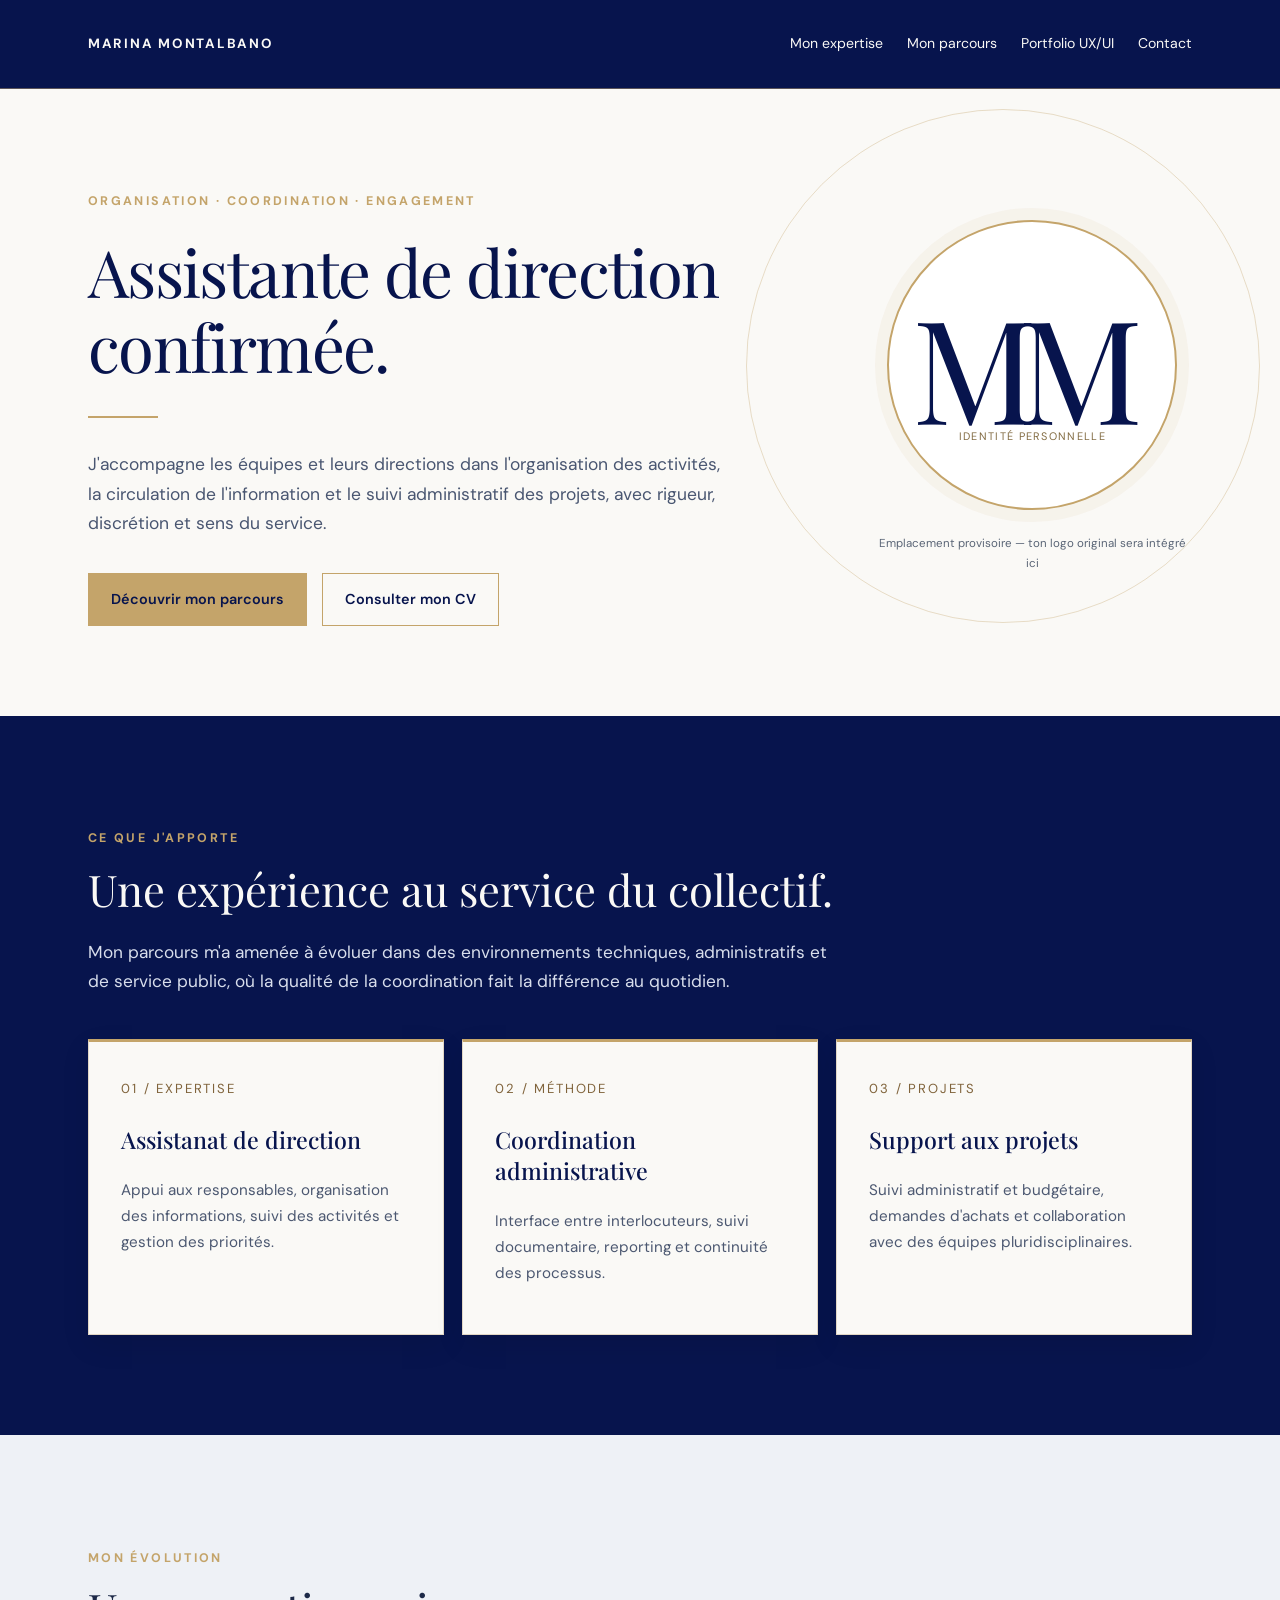
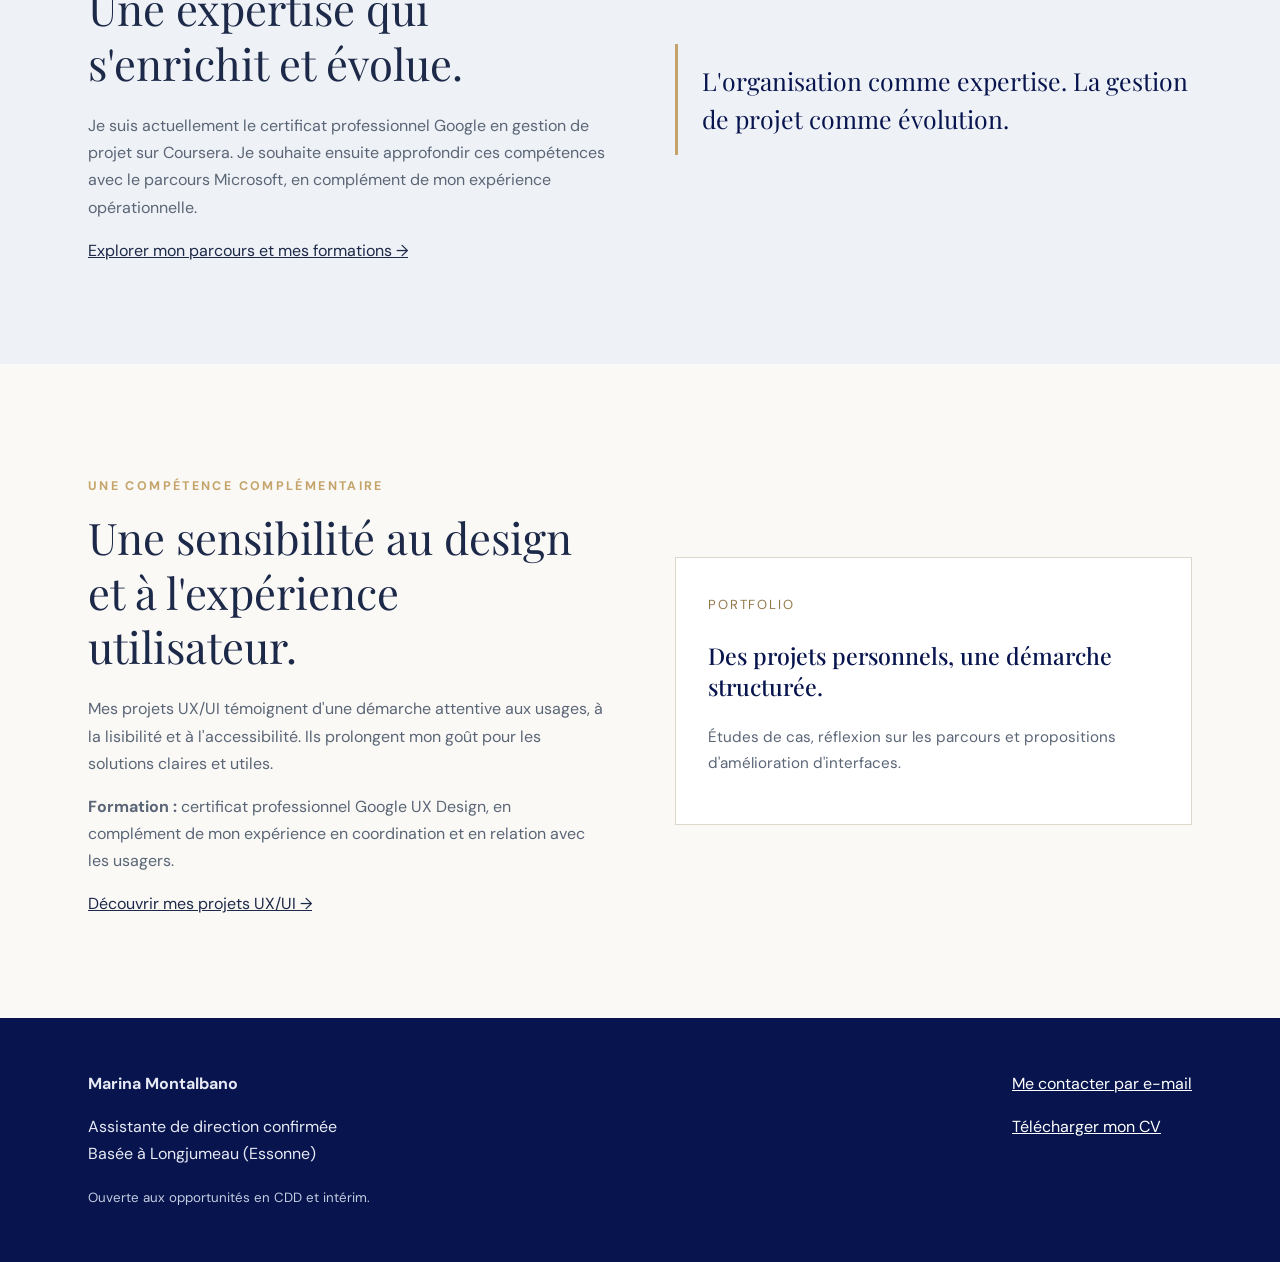
==== commit d5364993: "Déplacer le certificat Google UX Design vers la rubrique UX/UI" ====
--- a/accueil-proposition.html
+++ b/accueil-proposition.html
@@ -20,8 +20,8 @@
 <main id="contenu">
 <section class="hero"><div class="wrap hero-inner"><div><p class="eyebrow">Organisation · Coordination · Engagement</p><h1>Assistante de direction<br>confirmée.</h1><div class="gold-line"></div><p class="intro">J'accompagne les équipes et leurs directions dans l'organisation des activités, la circulation de l'information et le suivi administratif des projets, avec rigueur, discrétion et sens du service.</p><div class="actions"><a class="btn btn-primary" href="parcours.html">Découvrir mon parcours</a><a class="btn btn-outline" href="CV_Marina_Montalbano.pdf">Consulter mon CV</a></div></div><div><div class="monogram" role="img" aria-label="Emplacement réservé au logo personnel de Marina Montalbano"><strong>MM</strong><span>Identité personnelle</span></div><p class="note">Emplacement provisoire — ton logo original sera intégré ici</p></div></div></section>
 <section class="section section-expertise" id="expertise"><div class="wrap"><p class="eyebrow">Ce que j'apporte</p><h2>Une expérience au service du collectif.</h2><p class="lead">Mon parcours m'a amenée à évoluer dans des environnements techniques, administratifs et de service public, où la qualité de la coordination fait la différence au quotidien.</p><div class="cards"><article class="card"><span class="num">01 / EXPERTISE</span><h3>Assistanat de direction</h3><p>Appui aux responsables, organisation des informations, suivi des activités et gestion des priorités.</p></article><article class="card"><span class="num">02 / MÉTHODE</span><h3>Coordination administrative</h3><p>Interface entre interlocuteurs, suivi documentaire, reporting et continuité des processus.</p></article><article class="card"><span class="num">03 / PROJETS</span><h3>Support aux projets</h3><p>Suivi administratif et budgétaire, demandes d'achats et collaboration avec des équipes pluridisciplinaires.</p></article></div></div></section>
-<section class="section section-blue"><div class="wrap split"><div><p class="eyebrow">Mon évolution</p><h2>Une expertise qui s'enrichit et évolue.</h2><p class="subtle">Je suis actuellement le certificat professionnel Google en gestion de projet sur Coursera. Je souhaite ensuite approfondir ces compétences avec le parcours Microsoft, en complément de mon expérience opérationnelle.</p><p class="subtle">Mon certificat Google UX Design nourrit également mon approche : comprendre les besoins, clarifier l'information et améliorer les expériences.</p><a href="parcours.html">Explorer mon parcours et mes formations →</a></div><div class="quote">L'organisation comme expertise. La gestion de projet comme évolution.</div></div></section>
-<section class="section"><div class="wrap split"><div><p class="eyebrow">Une compétence complémentaire</p><h2>Une sensibilité au design et à l'expérience utilisateur.</h2><p class="subtle">Mes projets UX/UI témoignent d'une démarche attentive aux usages, à la lisibilité et à l'accessibilité. Ils prolongent mon goût pour les solutions claires et utiles.</p><a href="portfolio.html">Découvrir mes projets UX/UI →</a></div><div class="card"><span class="num">PORTFOLIO</span><h3>Des projets personnels, une démarche structurée.</h3><p>Études de cas, réflexion sur les parcours et propositions d'amélioration d'interfaces.</p></div></div></section>
+<section class="section section-blue"><div class="wrap split"><div><p class="eyebrow">Mon évolution</p><h2>Une expertise qui s'enrichit et évolue.</h2><p class="subtle">Je suis actuellement le certificat professionnel Google en gestion de projet sur Coursera. Je souhaite ensuite approfondir ces compétences avec le parcours Microsoft, en complément de mon expérience opérationnelle.</p><a href="parcours.html">Explorer mon parcours et mes formations →</a></div><div class="quote">L'organisation comme expertise. La gestion de projet comme évolution.</div></div></section>
+<section class="section"><div class="wrap split"><div><p class="eyebrow">Une compétence complémentaire</p><h2>Une sensibilité au design et à l'expérience utilisateur.</h2><p class="subtle">Mes projets UX/UI témoignent d'une démarche attentive aux usages, à la lisibilité et à l'accessibilité. Ils prolongent mon goût pour les solutions claires et utiles.</p><p class="subtle"><strong>Formation :</strong> certificat professionnel Google UX Design, en complément de mon expérience en coordination et en relation avec les usagers.</p><a href="portfolio.html">Découvrir mes projets UX/UI →</a></div><div class="card"><span class="num">PORTFOLIO</span><h3>Des projets personnels, une démarche structurée.</h3><p>Études de cas, réflexion sur les parcours et propositions d'amélioration d'interfaces.</p></div></div></section>
 </main>
 <footer class="footer" id="contact"><div class="wrap footer-inner"><div><strong>Marina Montalbano</strong><p>Assistante de direction confirmée<br>Basée à Longjumeau (Essonne)</p><small>Ouverte aux opportunités en CDD et intérim.</small></div><div><a href="mailto:emploi.marina.91@gmail.com">Me contacter par e-mail</a><p><a href="CV_Marina_Montalbano.pdf">Télécharger mon CV</a></p></div></div></footer>
 </body></html>
